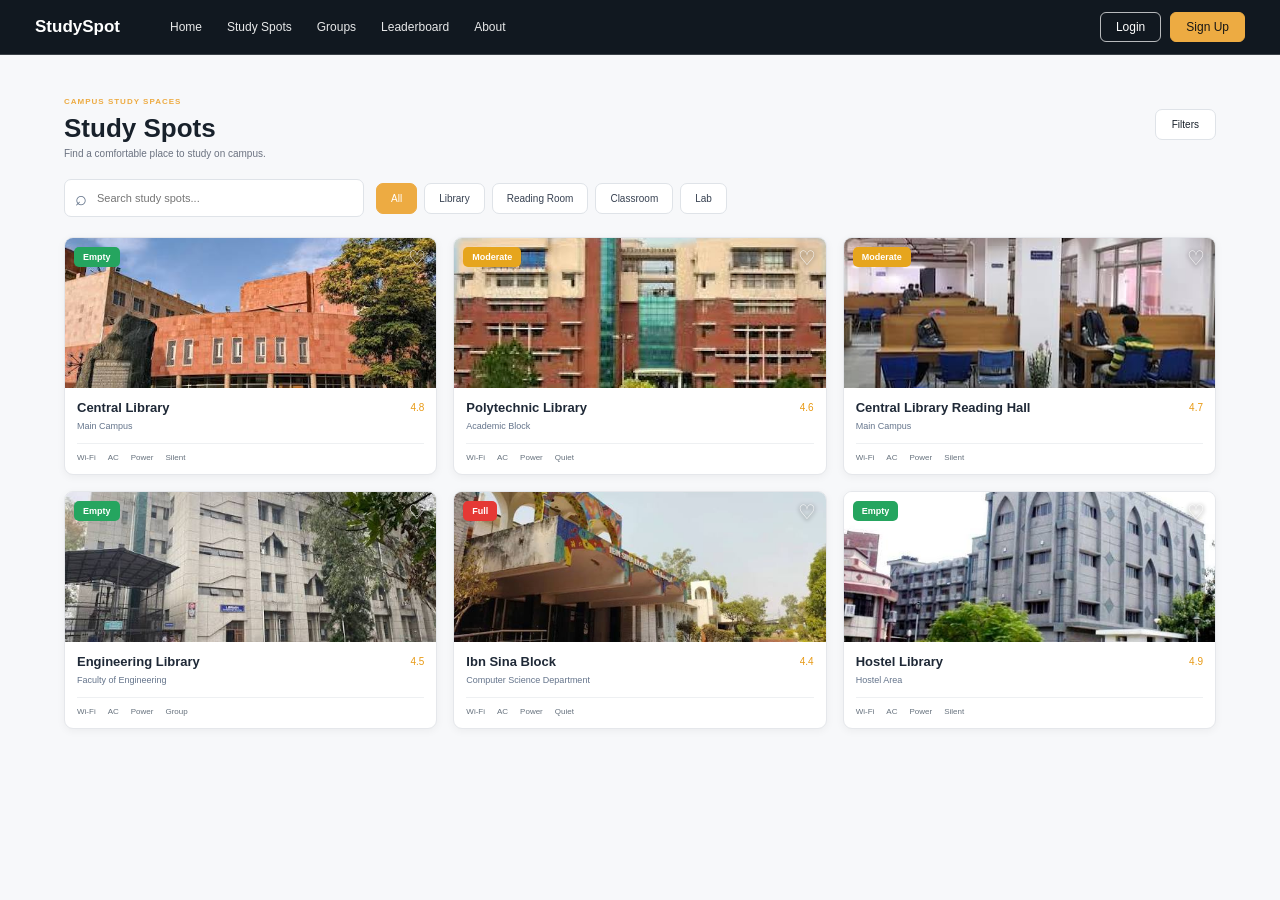
==== study-spots.html @ 1d731c25 "new files and new sections" ====
<!DOCTYPE html>
<html lang="en">

<head>
    <meta charset="UTF-8">
    <meta name="viewport" content="width=device-width, initial-scale=1.0">
    <link rel="stylesheet" href="study-spots.css">
    <title>Study Spots - StudySpot</title>
</head>

<body>

    <nav class="navbar">

        <div class="logo">
            StudySpot
        </div>

        <div class="navlinks">
            <a href="index.html">Home</a>
            <a href="study-spots.html">Study Spots</a>
            <a href="study-group.html">Groups</a>
            <a href="index.html">Leaderboard</a>
            <a href="about.html">About</a>
        </div>

        <div class="navbuttons">
            <button class="login">Login</button>
            <button class="signup">Sign Up</button>
        </div>

    </nav>


    <section class="study-spots">

        <div class="spots-header">

            <div>
                <span class="section-label">CAMPUS STUDY SPACES</span>
                <h1>Study Spots</h1>
                <p>Find a comfortable place to study on campus.</p>
            </div>

            <button class="filter-btn">Filters</button>

        </div>


        <div class="spot-tools">

            <div class="spot-search">
                <span>⌕</span>
                <input type="text" placeholder="Search study spots...">
            </div>

            <div class="spot-filters">
                <button class="active">All</button>
                <button>Library</button>
                <button>Reading Room</button>
                <button>Classroom</button>
                <button>Lab</button>
            </div>

        </div>


        <div class="spots-grid">


            <div class="spot-card">

                <div class="spot-image">
                    <img src="images/central library.jpg" alt="Central Library">
                    <span class="status empty">Empty</span>
                    <span class="heart">♡</span>
                </div>

                <div class="spot-info">

                    <div class="spot-title">
                        <h3>Central Library</h3>
                        <span>4.8</span>
                    </div>

                    <p class="location-text">Main Campus</p>

                    <div class="amenities">
                        <span>Wi-Fi</span>
                        <span>AC</span>
                        <span>Power</span>
                        <span>Silent</span>
                    </div>

                </div>

            </div>


            <div class="spot-card">

                <div class="spot-image">
                    <img src="images/polytechinc department library.jpg" alt="Polytechnic Department Library">
                    <span class="status moderate">Moderate</span>
                    <span class="heart">♡</span>
                </div>

                <div class="spot-info">

                    <div class="spot-title">
                        <h3>Polytechnic Library</h3>
                        <span>4.6</span>
                    </div>

                    <p class="location-text">Academic Block</p>

                    <div class="amenities">
                        <span>Wi-Fi</span>
                        <span>AC</span>
                        <span>Power</span>
                        <span>Quiet</span>
                    </div>

                </div>

            </div>


            <div class="spot-card">

                <div class="spot-image">
                    <img src="images/central library reading hall.jpg" alt="Central Library Reading Hall">
                    <span class="status moderate">Moderate</span>
                    <span class="heart">♡</span>
                </div>

                <div class="spot-info">

                    <div class="spot-title">
                        <h3>Central Library Reading Hall</h3>
                        <span>4.7</span>
                    </div>

                    <p class="location-text">Main Campus</p>

                    <div class="amenities">
                        <span>Wi-Fi</span>
                        <span>AC</span>
                        <span>Power</span>
                        <span>Silent</span>
                    </div>

                </div>

            </div>


            <div class="spot-card">

                <div class="spot-image">
                    <img src="images/enginnering library.jpg" alt="Engineering Faculty Library">
                    <span class="status empty">Empty</span>
                    <span class="heart">♡</span>
                </div>

                <div class="spot-info">

                    <div class="spot-title">
                        <h3>Engineering Library</h3>
                        <span>4.5</span>
                    </div>

                    <p class="location-text">Faculty of Engineering</p>

                    <div class="amenities">
                        <span>Wi-Fi</span>
                        <span>AC</span>
                        <span>Power</span>
                        <span>Group</span>
                    </div>

                </div>

            </div>


            <div class="spot-card">

                <div class="spot-image">
                    <img src="images/ibn sina block.jpg" alt="Ibn Sina Block">
                    <span class="status full">Full</span>
                    <span class="heart">♡</span>
                </div>

                <div class="spot-info">

                    <div class="spot-title">
                        <h3>Ibn Sina Block</h3>
                        <span>4.4</span>
                    </div>

                    <p class="location-text">Computer Science Department</p>

                    <div class="amenities">
                        <span>Wi-Fi</span>
                        <span>AC</span>
                        <span>Power</span>
                        <span>Quiet</span>
                    </div>

                </div>

            </div>


            <div class="spot-card">

                <div class="spot-image">
                    <img src="images/hostel library.jpg" alt="Hostel Library">
                    <span class="status empty">Empty</span>
                    <span class="heart">♡</span>
                </div>

                <div class="spot-info">

                    <div class="spot-title">
                        <h3>Hostel Library</h3>
                        <span>4.9</span>
                    </div>

                    <p class="location-text">Hostel Area</p>

                    <div class="amenities">
                        <span>Wi-Fi</span>
                        <span>AC</span>
                        <span>Power</span>
                        <span>Silent</span>
                    </div>

                </div>

            </div>


        </div>

    </section>

</body>

</html>
---- study-spots.css ----
* {
    margin: 0;
    padding: 0;
    box-sizing: border-box;
}

body {
    font-family: Arial, sans-serif;
    color: #18212b;
    background: #f7f8fa;
}

.navbar {
    height: 55px;
    width: 100%;
    display: flex;
    align-items: center;
    padding: 0 35px;
    background: #111820;
    border-bottom: 1px solid rgba(255, 255, 255, 0.18);
}

.logo {
    display: flex;
    align-items: center;
    font-size: 17px;
    font-weight: bold;
    min-width: 135px;
    color: white;
}

.navlinks {
    display: flex;
    align-items: center;
    gap: 25px;
}

.navlinks a {
    color: rgba(255, 255, 255, 0.9);
    text-decoration: none;
    font-size: 12px;
    transition: 0.3s;
}

.navlinks a:hover {
    color: #edab42;
}

.navbuttons {
    margin-left: auto;
    display: flex;
    gap: 9px;
}

.login,
.signup {
    padding: 7px 15px;
    border-radius: 6px;
    font-size: 12px;
    cursor: pointer;
}

.login {
    color: white;
    background: transparent;
    border: 1px solid rgba(255, 255, 255, 0.7);
}

.signup {
    color: #161616;
    background: #edab42;
    border: 1px solid #edab42;
}

.study-spots {
    background: #f7f8fa;
    color: #18212b;
    min-height: calc(100vh - 55px);
    padding: 35px 5%;
}

.spots-header {
    display: flex;
    align-items: center;
    justify-content: space-between;
    margin-bottom: 20px;
}

.section-label {
    color: #edab42;
    font-size: 8px;
    font-weight: bold;
    letter-spacing: 1px;
}

.spots-header h1 {
    font-size: 26px;
    margin-top: 5px;
    margin-bottom: 4px;
}

.spots-header p {
    color: #6b7280;
    font-size: 10px;
}

.filter-btn {
    background: white;
    color: #18212b;
    border: 1px solid #dfe3e8;
    padding: 9px 16px;
    border-radius: 7px;
    font-size: 10px;
    cursor: pointer;
}

.spot-tools {
    display: flex;
    align-items: center;
    gap: 12px;
    margin-bottom: 20px;
}

.spot-search {
    width: 300px;
    height: 38px;
    background: white;
    border: 1px solid #dfe3e8;
    border-radius: 7px;
    display: flex;
    align-items: center;
}

.spot-search span {
    color: #64748b;
    font-size: 20px;
    margin-left: 10px;
}

.spot-search input {
    width: 100%;
    border: none;
    outline: none;
    padding: 0 10px;
    font-size: 11px;
}

.spot-filters {
    display: flex;
    gap: 7px;
}

.spot-filters button {
    background: white;
    color: #374151;
    border: 1px solid #dfe3e8;
    padding: 9px 14px;
    border-radius: 7px;
    font-size: 10px;
    cursor: pointer;
}

.spot-filters button:hover,
.spot-filters button.active {
    background: #edab42;
    color: white;
    border-color: #edab42;
}

.spots-grid {
    display: grid;
    grid-template-columns: repeat(3, 1fr);
    gap: 16px;
}

.spot-card {
    background: white;
    border: 1px solid #e5e7eb;
    border-radius: 9px;
    overflow: hidden;
    box-shadow: 0 2px 8px rgba(0, 0, 0, 0.05);
    transition: 0.25s;
}

.spot-card:hover {
    transform: translateY(-3px);
    box-shadow: 0 7px 18px rgba(0, 0, 0, 0.1);
}

.spot-image {
    height: 150px;
    position: relative;
    overflow: hidden;
}

.spot-image img {
    width: 100%;
    height: 100%;
    object-fit: cover;
    display: block;
}

.status {
    position: absolute;
    top: 9px;
    left: 9px;
    padding: 5px 9px;
    border-radius: 5px;
    color: white;
    font-size: 9px;
    font-weight: bold;
}

.empty {
    background: #25a55f;
}

.moderate {
    background: #e6a51d;
}

.full {
    background: #e53935;
}

.heart {
    position: absolute;
    right: 10px;
    top: 8px;
    color: white;
    font-size: 20px;
    text-shadow: 0 1px 4px black;
    cursor: pointer;
}

.spot-info {
    padding: 12px;
}

.spot-title {
    display: flex;
    justify-content: space-between;
    align-items: center;
    gap: 10px;
}

.spot-title h3 {
    font-size: 13px;
    color: #1f2937;
}

.spot-title span {
    color: #e89a15;
    font-size: 10px;
    white-space: nowrap;
}

.location-text {
    color: #64748b;
    font-size: 9px;
    margin-top: 6px;
}

.amenities {
    display: flex;
    gap: 12px;
    margin-top: 12px;
    padding-top: 9px;
    border-top: 1px solid #eef0f2;
}

.amenities span {
    color: #66717d;
    font-size: 8px;
}
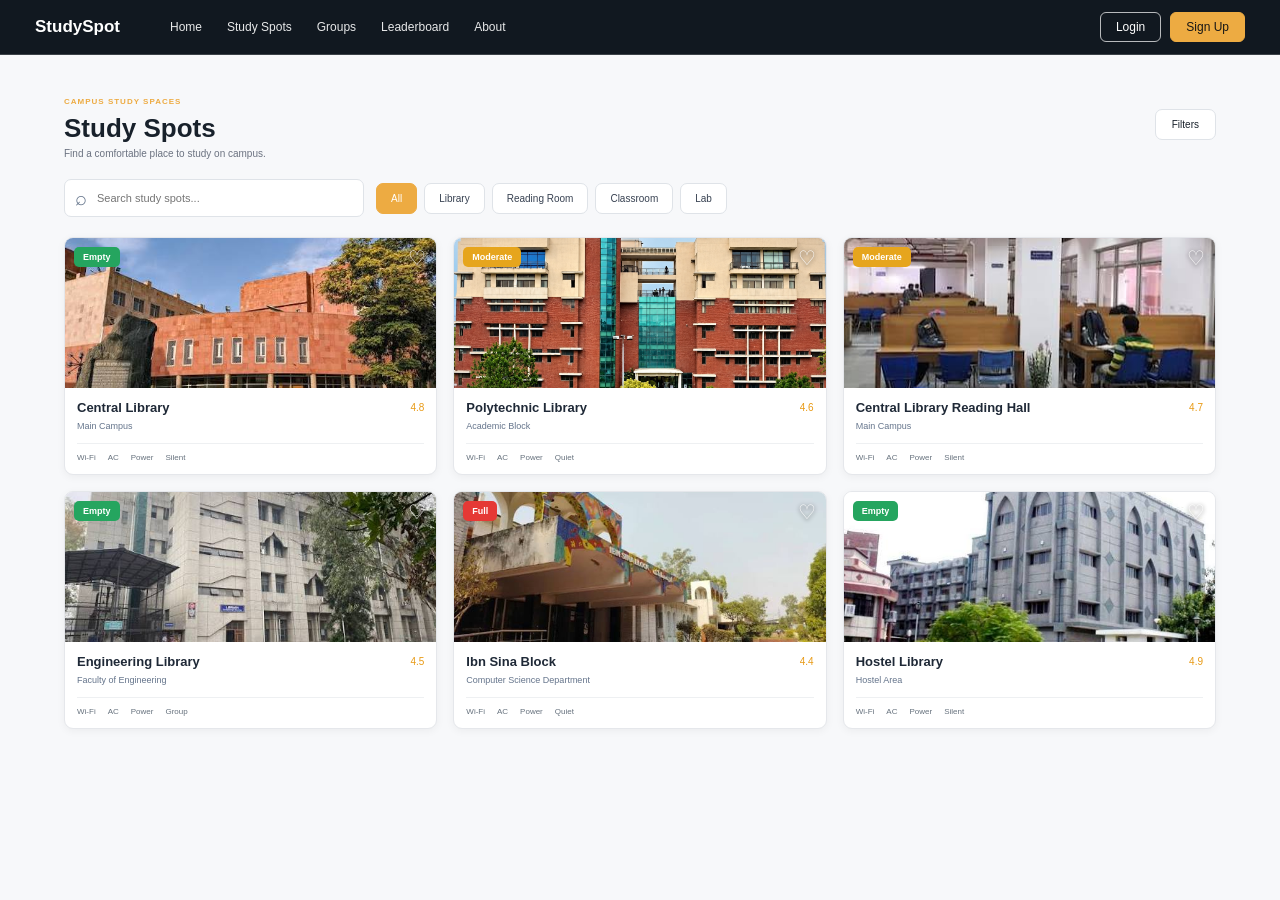
==== commit e12c0f84: "new pages added" ====
--- a/study-spots.html
+++ b/study-spots.html
@@ -100,7 +100,7 @@
             <div class="spot-card">
 
                 <div class="spot-image">
-                    <img src="images/polytechinc department library.jpg" alt="Polytechnic Department Library">
+                    <img src="images/polytechinc department library1.jpg" alt="Polytechnic Department Library">
                     <span class="status moderate">Moderate</span>
                     <span class="heart">♡</span>
                 </div>
